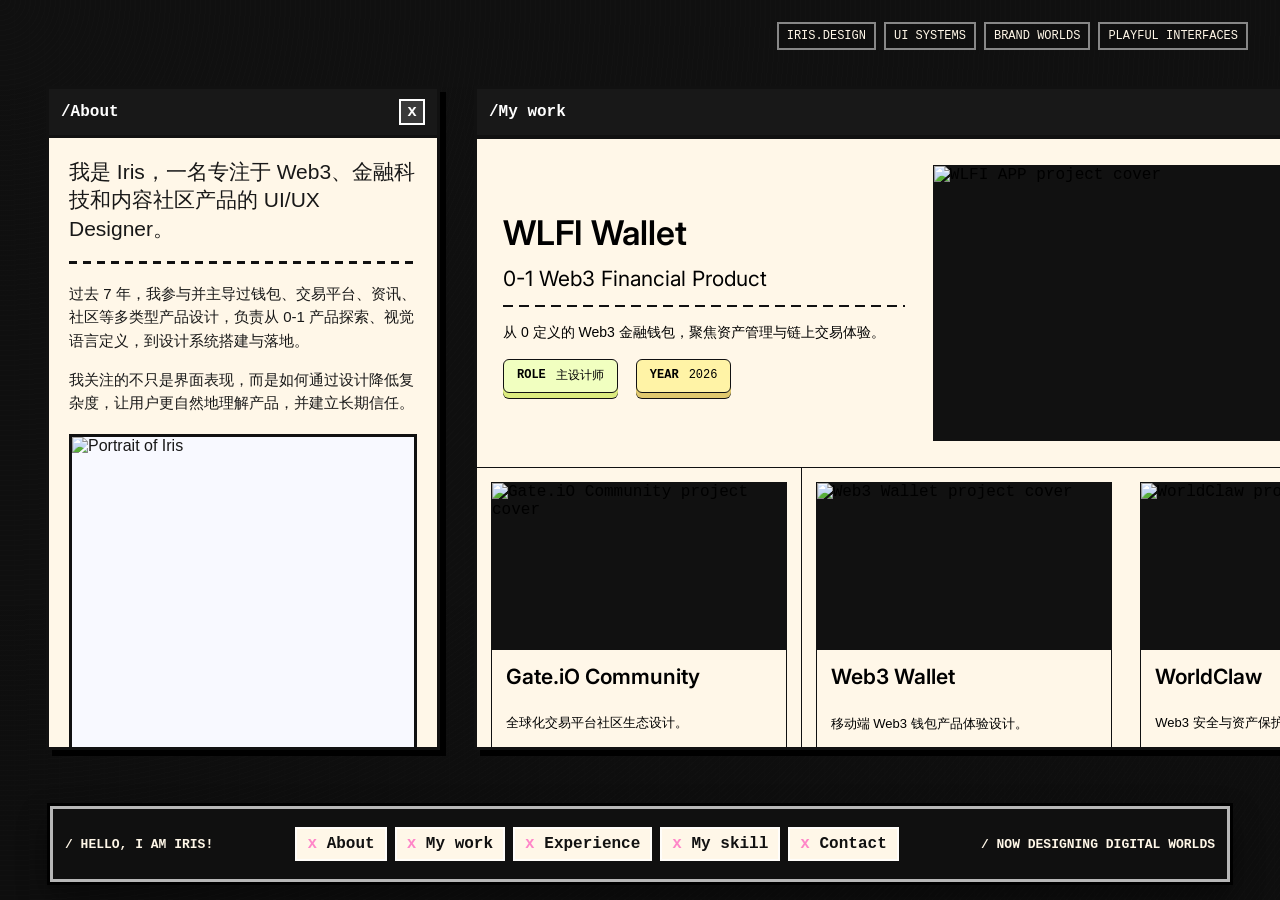
==== public/portfolio.html @ 8def4640 "Prepare Iris portfolio for Sites deployment" ====
<!DOCTYPE html>
<html lang="en">
  <head>
    <meta charset="UTF-8" />
    <meta name="viewport" content="width=device-width, initial-scale=1.0" />
    <title>Iris - Designer Portfolio</title>
    <meta
      name="description"
      content="Iris is a multidisciplinary designer creating product interfaces, brand systems, and digital stories with playful precision."
    />
    <link rel="preconnect" href="https://fonts.googleapis.com" />
    <link rel="preconnect" href="https://fonts.gstatic.com" crossorigin />
    <link href="https://fonts.googleapis.com/css2?family=Inter:wght@400;500;600;700;800&display=swap" rel="stylesheet" />
    <link rel="stylesheet" href="./styles.css" />
  </head>
  <body>
    <div class="boot-screen" aria-hidden="true">
      <div class="boot-grid">
        <span></span><span></span><span></span><span></span><span></span>
        <span></span><span></span><span></span><span></span><span></span>
        <span></span><span></span><span></span><span></span><span></span>
        <span></span><span></span><span></span><span></span><span></span>
        <span></span><span></span><span></span><span></span><span></span>
      </div>
    </div>

    <main class="desktop" id="desktop">
      <canvas class="cursor-trail" id="cursorTrail" aria-hidden="true"></canvas>
      <div class="noise"></div>
      <div class="ticker" aria-hidden="true">
        <span>IRIS.DESIGN</span>
        <span>UI SYSTEMS</span>
        <span>BRAND WORLDS</span>
        <span>PLAYFUL INTERFACES</span>
      </div>

      <section class="workspace" id="workspace" aria-label="Iris portfolio cards">
        <article class="window about" data-card="about">
          <header class="window-bar">
            <span>/About</span>
            <button class="close" aria-label="Close about" data-close="about">x</button>
          </header>
          <div class="window-body">
            <p class="quote">我是 Iris，一名专注于 Web3、金融科技和内容社区产品的 UI/UX Designer。</p>
            <div class="rule"></div>
            <p>
              过去 7 年，我参与并主导过钱包、交易平台、资讯、社区等多类型产品设计，负责从 0-1 产品探索、视觉语言定义，到设计系统搭建与落地。
            </p>
            <p>
              我关注的不只是界面表现，而是如何通过设计降低复杂度，让用户更自然地理解产品，并建立长期信任。
            </p>
            <div class="portrait">
              <img src="./assets/iris-photo.png" alt="Portrait of Iris" />
            </div>
            <div class="rule"></div>
            <div class="about-notes" aria-label="Iris design focus">
              <span>7 年产品设计经验</span>
              <span>资讯 / 社区 / 金融 / Web3</span>
              <span>APP / Web 多端设计</span>
              <span>0-1 产品设计主导</span>
            </div>
          </div>
        </article>

        <article class="window contact" data-card="contact">
          <header class="window-bar">
            <span>/Contact</span>
            <button class="close" aria-label="Close contact" data-close="contact">x</button>
          </header>
          <div class="window-body">
            <p>
              我一直在寻找值得投入的项目。
            </p>
            <p>
              无论是产品设计、视觉系统，还是新的数字体验，如果你的想法足够有趣，欢迎来聊聊
            </p>
            <div class="mail-art">
              <img src="./assets/contact-art.png" alt="Contact illustration" />
            </div>
          </div>
          <div class="link-list">
            <a href="mailto:Iriszheng066@gmail.com" class="contact-row email">
              <span>EMAIL</span>
              <em>&gt;&gt; Iriszheng066@gmail.com</em>
            </a>
            <a href="#" class="contact-row linkedin">
              <span>WECHAT</span>
              <em>&gt;&gt; 15631591197</em>
            </a>
            <a href="./assets/iris-resume-2026.pdf" class="contact-row resume" target="_blank" rel="noopener">
              <span>RESUME</span>
              <em>&gt;&gt; See the detail</em>
            </a>
          </div>
        </article>

        <article class="window work" data-card="work">
          <header class="window-bar">
            <span>/My work</span>
            <button class="close" aria-label="Close work" data-close="work">x</button>
          </header>
          <div class="projects">
            <button class="project project-featured" data-project="WLFIAPP" data-case="wlfi-app">
              <span class="project-copy">
                <span class="project-title">WLFI Wallet</span>
                <span class="project-subtitle">0-1 Web3 Financial Product</span>
                <span class="project-rule"></span>
                <span class="project-desc">从 0 定义的 Web3 金融钱包，聚焦资产管理与链上交易体验。</span>
                <span class="project-meta">
                  <span><b>ROLE</b> 主设计师</span>
                  <span><b>YEAR</b> 2026</span>
                </span>
              </span>
              <span class="thumb project-image featured-thumb"><img src="./assets/projects/wlfi-case/cover.jpg" alt="WLFI APP project cover" /></span>
            </button>
            <button class="project project-compact" data-project="Gate.iO Community" data-case="gate-community">
              <span class="thumb project-image"><img src="./assets/projects/gate-community-case/cover.jpg" alt="Gate.iO Community project cover" /></span>
              <span class="project-card-copy">
                <strong>Gate.iO Community</strong>
                <small>全球化交易平台社区生态设计。</small>
                <em>VIEW CASE -></em>
              </span>
            </button>
            <button class="project project-compact" data-project="Web3 Wallet" data-case="web3-wallet">
              <span class="thumb project-image"><img src="./assets/projects/web3-wallet/page-01.png" alt="Web3 Wallet project cover" /></span>
              <span class="project-card-copy">
                <strong>Web3 Wallet</strong>
                <small>移动端 Web3 钱包产品体验设计。</small>
                <em>VIEW CASE -></em>
              </span>
            </button>
            <button class="project project-compact" data-project="WorldClaw" data-case="worldclaw">
              <span class="thumb project-image"><img src="./assets/projects/worldclaw/page-1.png" alt="WorldClaw project cover" /></span>
              <span class="project-card-copy">
                <strong>WorldClaw</strong>
                <small>Web3 安全与资产保护平台品牌与产品设计。</small>
                <em>VIEW CASE -></em>
              </span>
            </button>
            <button class="project project-compact" data-project="NewsBreak" data-case="newsbreak">
              <span class="thumb project-image"><img src="./assets/projects/newsbreak-case/cover.png" alt="NewsBreak project cover" /></span>
              <span class="project-card-copy">
                <strong>NewsBreak</strong>
                <small>北美本地新闻社区产品。</small>
                <em>VIEW CASE -></em>
              </span>
            </button>
          </div>
        </article>

        <article class="window experience" data-card="experience">
          <header class="window-bar">
            <span>/Experience</span>
            <button class="close" aria-label="Close experience" data-close="experience">x</button>
          </header>
          <div class="window-body">
            <div class="timeline-item">
              <span>&gt;&gt; 2024年4月 - 2026年4月</span>
              <strong>资深 UI/UX 设计师 @ Tomo(Web3)</strong>
              <p>负责 0-1 金融产品 WLFI APP 的产品页面设计，主导视觉语言定义与核心页面 UI 设计。</p>
              <p>负责 AB、Tomo 钱包产品的 0-1 设计，覆盖首页、资产、交易、社区等核心模块，推动设计方案落地。</p>
            </div>
            <div class="timeline-item">
              <span>&gt;&gt; 2022年7月 - 2024年4月</span>
              <strong>高级 UI 设计师 @ Gate.io</strong>
              <p>交易所社区业务线 UI Owner，负责 App / Web 端的视觉输出与体验迭代。</p>
              <p>负责直播、社区动态、社群聊天室、学院等模块设计，提升内容浏览、互动参与和转化体验。</p>
            </div>
            <div class="timeline-item">
              <span>&gt;&gt; 2019年7月 - 2022年7月</span>
              <strong>UI/UX 设计师 @ NewsBreak</strong>
              <p>负责 APP / Web 双端的北美本地新闻资讯产品界面设计。</p>
            </div>
            <div class="timeline-item">
              <span>&gt;&gt; 2017年 - 2019年</span>
              <strong>设计实习生 @ 腾讯 Tencent &amp; Cisco</strong>
              <p>在腾讯参与腾讯视频网站的 UI 设计，以及负责内部 B 端数据系统的网站设计。</p>
              <p>在 Cisco 参与 Webex 视频会议相关设计，积累跨团队协作、产品理解和设计落地经验。</p>
            </div>
          </div>
        </article>

        <article class="window skills" data-card="skills">
          <header class="window-bar">
            <span>/My skill</span>
            <button class="close" aria-label="Close skills" data-close="skills">x</button>
          </header>
          <div class="window-body chips">
            <span>Product Strategy</span>
            <span>Design Systems</span>
            <span>UX Research</span>
            <span>Art Direction</span>
            <span>Webflow</span>
            <span>Figma</span>
            <span>Interaction Design</span>
            <span>Brand Identity</span>
            <span>Prototyping</span>
            <span>Creative Coding</span>
          </div>
        </article>

      </section>

      <nav class="dock" aria-label="Portfolio navigation">
        <span class="dock-label">/ HELLO, I AM IRIS!</span>
        <div class="dock-menu">
          <button class="dock-btn is-open" data-toggle="about">About</button>
          <button class="dock-btn is-open" data-toggle="work">My work</button>
          <button class="dock-btn is-open" data-toggle="experience">Experience</button>
          <button class="dock-btn is-open" data-toggle="skills">My skill</button>
          <button class="dock-btn is-open" data-toggle="contact">Contact</button>
        </div>
        <span class="dock-label">/ NOW DESIGNING DIGITAL WORLDS</span>
      </nav>

      <dialog id="projectDialog" class="project-dialog">
        <button class="close dialog-close" aria-label="Close project">x</button>
        <p class="section-title">&gt;&gt; CASE NOTE</p>
        <h2 id="dialogTitle">Project</h2>
        <div id="dialogContent" class="dialog-content">
          <p>
            A focused Iris case study placeholder. Replace this with project goals, scope, role,
            outcomes, and screenshots when the final designer information is ready.
          </p>
        </div>
      </dialog>
    </main>

    <script src="./script.js"></script>
  </body>
</html>
---- public/styles.css ----
:root {
  --black: #111111;
  --ink: #181818;
  --paper: #f3eadf;
  --cream: #fff7e8;
  --white: #ffffff;
  --line: #111111;
  --green: #a9ff76;
  --pink: #ff86c8;
  --yellow: #ffe36d;
  --blue: #8cc8ff;
  --red: #ff6b57;
  --shadow: 6px 6px 0 #000000;
}

* {
  box-sizing: border-box;
}

html {
  height: 100%;
  background: var(--black);
}

body {
  min-height: 100%;
  margin: 0;
  overflow: hidden;
  color: var(--ink);
  background:
    linear-gradient(rgba(0, 0, 0, 0.08), rgba(0, 0, 0, 0.18)),
    url("./assets/desktop-bg.png") center / cover fixed no-repeat,
    #111111;
  font-family: "Courier New", Courier, monospace;
}

button,
a {
  font: inherit;
}

button {
  cursor: pointer;
}

.boot-screen {
  position: fixed;
  inset: 0;
  z-index: 50;
  display: grid;
  place-items: center;
  background: #111111;
  animation: bootOut 1.15s ease 0.65s forwards;
}

.boot-grid {
  display: grid;
  grid-template-columns: repeat(5, 10px);
  gap: 13px;
}

.boot-grid span {
  width: 8px;
  height: 8px;
  background: var(--cream);
  animation: blink 0.7s steps(2, end) infinite;
}

.boot-grid span:nth-child(2n) {
  animation-delay: 0.1s;
}

.boot-grid span:nth-child(3n) {
  animation-delay: 0.22s;
}

.desktop {
  position: relative;
  min-height: 100vh;
  padding: 46px 0 116px;
}

.noise {
  position: fixed;
  inset: 0;
  z-index: 0;
  pointer-events: none;
  opacity: 0.08;
  background-image:
    repeating-radial-gradient(circle at 0 0, #fff 0 1px, transparent 1px 5px),
    repeating-linear-gradient(90deg, transparent 0 14px, rgba(255, 255, 255, 0.25) 15px);
  mix-blend-mode: overlay;
}

.cursor-trail {
  position: fixed;
  inset: 0;
  z-index: 20;
  width: 100vw;
  height: 100vh;
  pointer-events: none;
  image-rendering: pixelated;
}

.ticker {
  position: fixed;
  right: 32px;
  top: 22px;
  z-index: 2;
  display: flex;
  gap: 8px;
  color: var(--cream);
  font-size: 12px;
  letter-spacing: 0;
}

.ticker span {
  border: 2px solid rgba(255, 255, 255, 0.5);
  padding: 5px 8px;
  background: rgba(17, 17, 17, 0.7);
}

.workspace {
  position: relative;
  z-index: 1;
  display: flex;
  align-items: flex-start;
  gap: 34px;
  height: calc(100vh - 162px);
  min-height: 520px;
  overflow-x: auto;
  overflow-y: hidden;
  padding: 40px 46px 34px;
  scroll-behavior: smooth;
  user-select: none;
  scrollbar-width: none;
}

.workspace::-webkit-scrollbar {
  display: none;
}

.window {
  flex: 0 0 394px;
  max-height: 100%;
  overflow: auto;
  border: 3px solid var(--line);
  background: var(--cream);
  box-shadow: var(--shadow);
  transform: translateY(0) scale(1);
  transition: transform 0.22s ease, opacity 0.22s ease;
  animation: cardIn 0.52s cubic-bezier(0.2, 0.9, 0.2, 1) backwards;
}

.window:nth-child(2) {
  animation-delay: 0.08s;
}

.window:nth-child(3) {
  animation-delay: 0.16s;
}

.window:nth-child(4) {
  animation-delay: 0.24s;
}

.window:nth-child(5) {
  animation-delay: 0.32s;
}

.window:nth-child(6) {
  animation-delay: 0.4s;
}

.window.is-hidden {
  display: none;
}

.window.about {
  order: 1;
}

.window.contact {
  order: 5;
}

.window.work {
  order: 2;
  flex-basis: 980px;
}

.window.experience {
  order: 3;
}

.window.skills {
  order: 4;
}

.window:hover {
  transform: translateY(-3px);
}

.window-bar {
  position: sticky;
  top: 0;
  z-index: 2;
  display: flex;
  align-items: center;
  justify-content: space-between;
  gap: 16px;
  padding: 10px 12px;
  border-bottom: 3px solid var(--line);
  color: var(--white);
  background: var(--ink);
  font-weight: 700;
}

.close {
  display: grid;
  width: 26px;
  height: 26px;
  place-items: center;
  border: 2px solid var(--white);
  color: var(--white);
  background: #3a3a3a;
  line-height: 1;
}

.window-body {
  padding: 20px;
}

.window p {
  margin: 0 0 16px;
  font-size: 15px;
  line-height: 1.55;
}

.about .window-body {
  font-family: "PingFang SC", "Microsoft YaHei", "Noto Sans SC", sans-serif;
}

.about .window p {
  line-height: 1.72;
}

.about-notes {
  display: flex;
  flex-wrap: wrap;
  gap: 8px;
  margin: 0 0 16px;
}

.about-notes span {
  padding: 7px 13px 8px;
  border: 1px solid var(--line);
  border-radius: 6px;
  background: #ffd9ec;
  box-shadow: 0 5px 0 #ef95c1, 0 6px 0 var(--line);
  font-size: 12px;
  font-weight: 700;
  line-height: 1.3;
}

.about-notes span:nth-child(2) {
  background: #eadcff;
  box-shadow: 0 5px 0 #c7a9ef, 0 6px 0 var(--line);
}

.about-notes span:nth-child(3) {
  background: #f1ffc0;
  box-shadow: 0 5px 0 #dceb7f, 0 6px 0 var(--line);
}

.about-notes span:nth-child(4) {
  background: #fff3a6;
  box-shadow: 0 5px 0 #e0c86e, 0 6px 0 var(--line);
}

.window strong {
  background: var(--yellow);
  padding: 0 3px;
}

.lead {
  font-size: 16px;
}

.quote {
  font-size: 21px !important;
  line-height: 1.35 !important;
}

.rule {
  height: 3px;
  margin: 18px 0;
  background: repeating-linear-gradient(90deg, var(--line) 0 8px, transparent 8px 14px);
}

.demo-box {
  position: relative;
  height: 220px;
  margin: 18px 0;
  overflow: hidden;
  border: 3px solid var(--line);
  background:
    linear-gradient(135deg, rgba(255, 227, 109, 0.95), rgba(255, 134, 200, 0.9)),
    var(--paper);
}

.demo-box::before {
  content: "";
  position: absolute;
  inset: 18px;
  background-image:
    linear-gradient(var(--line) 2px, transparent 2px),
    linear-gradient(90deg, var(--line) 2px, transparent 2px);
  background-size: 24px 24px;
  opacity: 0.18;
}

.mini-window {
  position: absolute;
  border: 3px solid var(--line);
  background: var(--cream);
  box-shadow: 5px 5px 0 #000;
}

.mini-window::before {
  content: "";
  display: block;
  height: 22px;
  border-bottom: 3px solid var(--line);
  background: var(--blue);
}

.mini-window.one {
  left: 40px;
  top: 46px;
  width: 130px;
  height: 88px;
}

.mini-window.two {
  right: 40px;
  bottom: 42px;
  width: 150px;
  height: 104px;
}

.cursor {
  position: absolute;
  left: 184px;
  top: 96px;
  width: 0;
  height: 0;
  border-left: 18px solid var(--line);
  border-top: 13px solid transparent;
  border-bottom: 13px solid transparent;
  filter: drop-shadow(4px 4px 0 #fff);
  animation: cursorMove 2.8s ease-in-out infinite;
}

.steps {
  margin: 0;
  padding: 0 0 0 18px;
}

.steps li {
  margin: 10px 0;
  font-size: 14px;
  line-height: 1.45;
}

.actions,
.pager {
  display: flex;
  align-items: center;
  gap: 12px;
  justify-content: space-between;
  border-top: 3px solid var(--line);
  padding: 14px;
}

.retro-btn {
  position: relative;
  min-height: 38px;
  border: 3px solid var(--line);
  color: var(--line);
  background: var(--white);
  box-shadow: 4px 4px 0 #000;
  font-weight: 700;
}

.retro-btn:active {
  transform: translate(3px, 3px);
  box-shadow: 1px 1px 0 #000;
}

.retro-btn.pink {
  background: var(--pink);
}

.retro-btn.muted {
  background: #d8d8d8;
}

.portrait {
  width: 100%;
  aspect-ratio: 1 / 1;
  margin: 20px 0 0;
  overflow: hidden;
  border: 3px solid var(--line);
  background: #f8f9ff;
}

.portrait img {
  display: block;
  width: 100%;
  height: 100%;
  object-fit: cover;
}

.mail-art {
  display: block;
  position: relative;
  overflow: hidden;
  margin: 18px 0 4px;
}

.mail-art img {
  display: block;
  width: 100%;
  aspect-ratio: 16 / 9;
  object-fit: cover;
}

.link-list {
  border-top: 3px solid var(--line);
}

.contact-row {
  display: grid;
  grid-template-columns: 116px 1fr;
  gap: 10px;
  align-items: center;
  min-height: 62px;
  padding: 12px 16px;
  border-bottom: 3px solid var(--line);
  color: var(--line);
  font-family: "Inter", Arial, sans-serif;
  text-decoration: none;
}

.contact-row span {
  display: grid;
  min-height: 36px;
  place-items: center;
  padding: 0 13px;
  border: 1px solid var(--line);
  border-radius: 6px;
  box-shadow: 0 5px 0 #dceb7f, 0 6px 0 var(--line);
  font-size: 11px;
  font-weight: 700;
  background: var(--white);
}

.contact-row em {
  font-style: normal;
  font-size: 14px;
  font-weight: 500;
}

.contact-row.email span {
  background: #fff3a6;
  box-shadow: 0 5px 0 #e0c86e, 0 6px 0 var(--line);
}

.contact-row.linkedin span {
  background: #dff2ff;
  box-shadow: 0 5px 0 #a9d4ed, 0 6px 0 var(--line);
}

.contact-row.resume span {
  background: #ffd9ec;
  box-shadow: 0 5px 0 #ef95c1, 0 6px 0 var(--line);
}

.projects {
  display: grid;
  grid-template-columns: repeat(3, minmax(0, 1fr));
  gap: 0;
  border-top: 1px solid var(--line);
}

.project {
  display: flex;
  min-height: 0;
  flex-direction: column;
  gap: 12px;
  padding: 16px;
  border: 0;
  border-right: 1px solid var(--line);
  border-bottom: 1px solid var(--line);
  background: var(--cream);
  text-align: left;
}

.project:nth-child(3n + 1) {
  border-left: 0;
}

.project:nth-child(3n) {
  border-right: 0;
}

.project-featured {
  display: grid;
  grid-column: 1 / -1;
  grid-template-columns: minmax(330px, 0.9fr) minmax(430px, 1.1fr);
  gap: 28px;
  align-items: center;
  padding: 26px;
}

.project-copy,
.project-card-copy,
.project-meta,
.project-tags {
  display: flex;
}

.project-copy {
  min-width: 0;
  flex-direction: column;
  align-items: flex-start;
  gap: 14px;
}

.project-title,
.project-subtitle {
  display: block;
  font-family: "Inter", Arial, sans-serif;
  line-height: 1.16;
}

.project-title {
  font-size: 34px;
  font-weight: 600;
}

.project-subtitle {
  font-size: 21px;
  font-weight: 400;
}

.project-rule {
  width: 100%;
  height: 2px;
  background: repeating-linear-gradient(90deg, var(--line) 0 10px, transparent 10px 16px);
}

.project-desc {
  font-family: "PingFang SC", "Microsoft YaHei", "Noto Sans SC", sans-serif;
  font-size: 14px;
  line-height: 1.7;
}

.project-meta {
  flex-wrap: wrap;
  gap: 18px;
  font-size: 12px;
}

.project-meta span {
  display: inline-flex;
  gap: 10px;
  align-items: center;
  padding: 7px 13px 8px;
  border: 1px solid var(--line);
  border-radius: 6px;
  background: #f1ffc0;
  box-shadow: 0 5px 0 #dceb7f, 0 6px 0 var(--line);
}

.project-meta span:nth-child(2) {
  background: #fff3a6;
  box-shadow: 0 5px 0 #e0c86e, 0 6px 0 var(--line);
}

.project-meta b {
  font-weight: 700;
}

.project-tags {
  flex-wrap: wrap;
  gap: 12px;
  margin-top: 2px;
}

.project-tags em {
  display: inline-flex;
  padding: 9px 12px;
  border: 2px solid var(--line);
  background: var(--green);
  box-shadow: 4px 4px 0 #000;
  font-size: 12px;
  font-style: normal;
  font-weight: 700;
}

.project-tags em:nth-child(2) {
  background: var(--pink);
}

.project-tags em:nth-child(3) {
  background: var(--green);
}

.featured-thumb {
  align-self: stretch;
}

.project-compact {
  display: grid;
  grid-template-rows: auto 1fr;
  gap: 0;
  padding: 14px;
}

.project-compact .thumb {
  border-bottom: 0;
}

.project-card-copy {
  min-height: 138px;
  flex-direction: column;
  justify-content: space-between;
  gap: 10px;
  padding: 14px;
  border: 1px solid var(--line);
  background: var(--cream);
}

.project .project-card-copy strong {
  min-height: 0;
  padding: 0;
  border: 0;
  background: transparent;
  font-family: "Inter", Arial, sans-serif;
  font-size: 21px;
  font-weight: 600;
  line-height: 1.2;
}

.project-card-copy small {
  font-family: "PingFang SC", "Microsoft YaHei", "Noto Sans SC", sans-serif;
  font-size: 13px;
  line-height: 1.5;
}

.project-card-copy em {
  display: block;
  padding: 0;
  border: 0;
  font-size: 12px;
  font-style: normal;
  font-weight: 700;
  text-align: left;
}

.project:hover .thumb i {
  transform: translate(-50%, -50%) rotate(8deg) scale(1.05);
}

.thumb {
  position: relative;
  flex: 0 0 auto;
  width: 100%;
  aspect-ratio: 16 / 9;
  overflow: hidden;
  border: 1px solid var(--line);
  background: var(--green);
}

.thumb::before {
  content: "";
  position: absolute;
  inset: 12px;
  background:
    linear-gradient(90deg, rgba(255, 255, 255, 0.5) 2px, transparent 2px),
    linear-gradient(rgba(255, 255, 255, 0.5) 2px, transparent 2px);
  background-size: 18px 18px;
}

.thumb i {
  position: absolute;
  left: 50%;
  top: 50%;
  width: 86px;
  height: 86px;
  border: 3px solid var(--line);
  background: var(--cream);
  transform: translate(-50%, -50%);
  transition: transform 0.22s ease;
}

.thumb i::before,
.thumb i::after {
  content: "";
  position: absolute;
  background: var(--line);
}

.thumb i::before {
  left: 18px;
  top: 22px;
  width: 50px;
  height: 8px;
}

.thumb i::after {
  left: 18px;
  top: 42px;
  width: 34px;
  height: 8px;
}

.thumb.pink {
  background: var(--pink);
}

.thumb.yellow {
  background: var(--yellow);
}

.thumb.blue {
  background: var(--blue);
}

.thumb.project-image {
  background: #111111;
}

.thumb.project-image::before {
  display: none;
}

.thumb.project-image img {
  display: block;
  width: 100%;
  height: 100%;
  object-fit: cover;
  object-position: center;
  transition: transform 0.22s ease;
}

.project:hover .thumb.project-image img {
  transform: scale(1.04);
}

.project strong {
  display: block;
  min-height: 42px;
  padding: 8px;
  border: 1px solid var(--line);
  background: var(--white);
  font-size: 13px;
}

.pager span {
  white-space: nowrap;
  font-weight: 700;
  font-size: 13px;
}

.timeline-item {
  padding: 0 0 18px;
  margin: 0 0 18px;
  border-bottom: 2px solid var(--line);
}

.timeline-item:last-child {
  margin-bottom: 0;
  border-bottom: 0;
}

.timeline-item span,
.section-title {
  display: block;
  margin-bottom: 8px;
  color: #6d1670;
  font-weight: 700;
}

.timeline-item strong {
  display: inline-block;
  margin-bottom: 8px;
}

.experience .window-body {
  font-family: "PingFang SC", "Microsoft YaHei", "Noto Sans SC", sans-serif;
}

.experience .timeline-item span {
  font-family: "Courier New", Courier, monospace;
  font-size: 13px;
}

.experience .timeline-item strong {
  display: inline-block;
  position: relative;
  border: 1px solid var(--line);
  border-radius: 6px;
  background: #f1ffc0;
  padding: 6px 13px 7px;
  font-size: 13px;
  line-height: 1.25;
  color: #060606;
  box-shadow: 0 5px 0 #dceb7f, 0 6px 0 var(--line);
  margin-bottom: 15px;
}

.experience .timeline-item p {
  margin-bottom: 8px;
  font-size: 14px;
  line-height: 1.72;
}

.chips {
  display: flex;
  flex-wrap: wrap;
  gap: 10px;
}

.chips span {
  padding: 7px 13px 8px;
  border: 1px solid var(--line);
  border-radius: 6px;
  background: #f1ffc0;
  box-shadow: 0 5px 0 #dceb7f, 0 6px 0 var(--line);
  font-family: "Inter", Arial, sans-serif;
  font-size: 13px;
  font-weight: 700;
}

.chips span:nth-child(3n + 1) {
  background: #f1ffc0;
  box-shadow: 0 5px 0 #dceb7f, 0 6px 0 var(--line);
}

.chips span:nth-child(3n + 2) {
  background: #ffd9ec;
  box-shadow: 0 5px 0 #ef95c1, 0 6px 0 var(--line);
}

.chips span:nth-child(3n) {
  background: #fff3a6;
  box-shadow: 0 5px 0 #e0c86e, 0 6px 0 var(--line);
}

.chips span:nth-child(4n) {
  background: #dff2ff;
  box-shadow: 0 5px 0 #a9d4ed, 0 6px 0 var(--line);
}

.text-link {
  display: block;
  width: 100%;
  margin: 10px 0;
  padding: 0;
  border: 0;
  color: var(--line);
  background: transparent;
  text-align: left;
  text-decoration: underline;
  text-decoration-thickness: 2px;
  font-weight: 700;
}

.dock {
  position: fixed;
  left: 50%;
  bottom: 18px;
  z-index: 10;
  display: grid;
  grid-template-columns: auto minmax(280px, 1fr) auto;
  align-items: center;
  width: min(1180px, calc(100vw - 28px));
  min-height: 76px;
  gap: 12px;
  padding: 12px;
  border: 3px solid rgba(255, 255, 255, 0.7);
  background: rgba(17, 17, 17, 0.9);
  box-shadow: 0 0 0 3px #000, 0 14px 32px rgba(0, 0, 0, 0.45);
  color: var(--cream);
  transform: translateX(-50%);
}

.dock-label {
  white-space: nowrap;
  font-size: 13px;
  font-weight: 700;
}

.dock-menu {
  display: flex;
  flex-wrap: wrap;
  justify-content: center;
  gap: 8px;
}

.dock-btn {
  min-height: 34px;
  padding: 5px 10px;
  border: 2px solid rgba(255, 255, 255, 0.8);
  color: var(--cream);
  background: #262626;
  font-weight: 700;
}

.dock-btn.is-open::before {
  content: "x ";
  color: var(--pink);
}

.dock-btn:hover,
.dock-btn.is-open {
  background: var(--cream);
  color: var(--line);
}

.project-dialog {
  width: min(1120px, calc(100vw - 44px));
  max-height: calc(100vh - 52px);
  overflow: auto;
  border: 3px solid var(--line);
  background: var(--cream);
  box-shadow: var(--shadow);
  color: var(--line);
}

.project-dialog::backdrop {
  background: rgba(0, 0, 0, 0.68);
}

.project-dialog h2 {
  margin: 0 0 12px;
  font-size: 22px;
}

.dialog-content {
  clear: both;
}

.case-page {
  margin: 0 0 16px;
  border: 3px solid var(--line);
  background: #111111;
  box-shadow: 5px 5px 0 #000;
}

.case-page img {
  display: block;
  width: 100%;
  height: auto;
}

.dialog-close {
  float: right;
  border-color: var(--line);
  color: var(--line);
  background: var(--pink);
}

@keyframes bootOut {
  to {
    opacity: 0;
    visibility: hidden;
  }
}

@keyframes blink {
  50% {
    opacity: 0.25;
    transform: scale(0.6);
  }
}

@keyframes cardIn {
  from {
    opacity: 0;
    transform: translateY(22px) scale(0.96);
  }
}

@keyframes cursorMove {
  50% {
    transform: translate(42px, 34px);
  }
}

@media (max-width: 900px) {
  body {
    overflow: auto;
  }

  .desktop {
    padding: 22px 0 190px;
  }

  .ticker {
    position: static;
    flex-wrap: wrap;
    padding: 14px;
  }

  .workspace {
    height: auto;
    min-height: 0;
    flex-direction: column;
    overflow: visible;
    padding: 14px;
  }

  .window {
    width: 100%;
    flex-basis: auto;
  }

  .projects {
    grid-template-columns: 1fr;
  }

  .project,
  .project:nth-child(2n) {
    border-right: 0;
  }

  .dock {
    grid-template-columns: 1fr;
    width: calc(100vw - 18px);
    bottom: 9px;
  }

  .dock-label {
    text-align: center;
  }
}

@media (max-width: 520px) {
  .window-body {
    padding: 16px;
  }

  .window p {
    font-size: 14px;
  }

  .actions,
  .pager {
    flex-direction: column;
    align-items: stretch;
  }

  .retro-btn {
    width: 100%;
  }

  .contact-row {
    grid-template-columns: 1fr;
  }

  .dock-btn {
    flex: 1 1 calc(50% - 8px);
  }
}
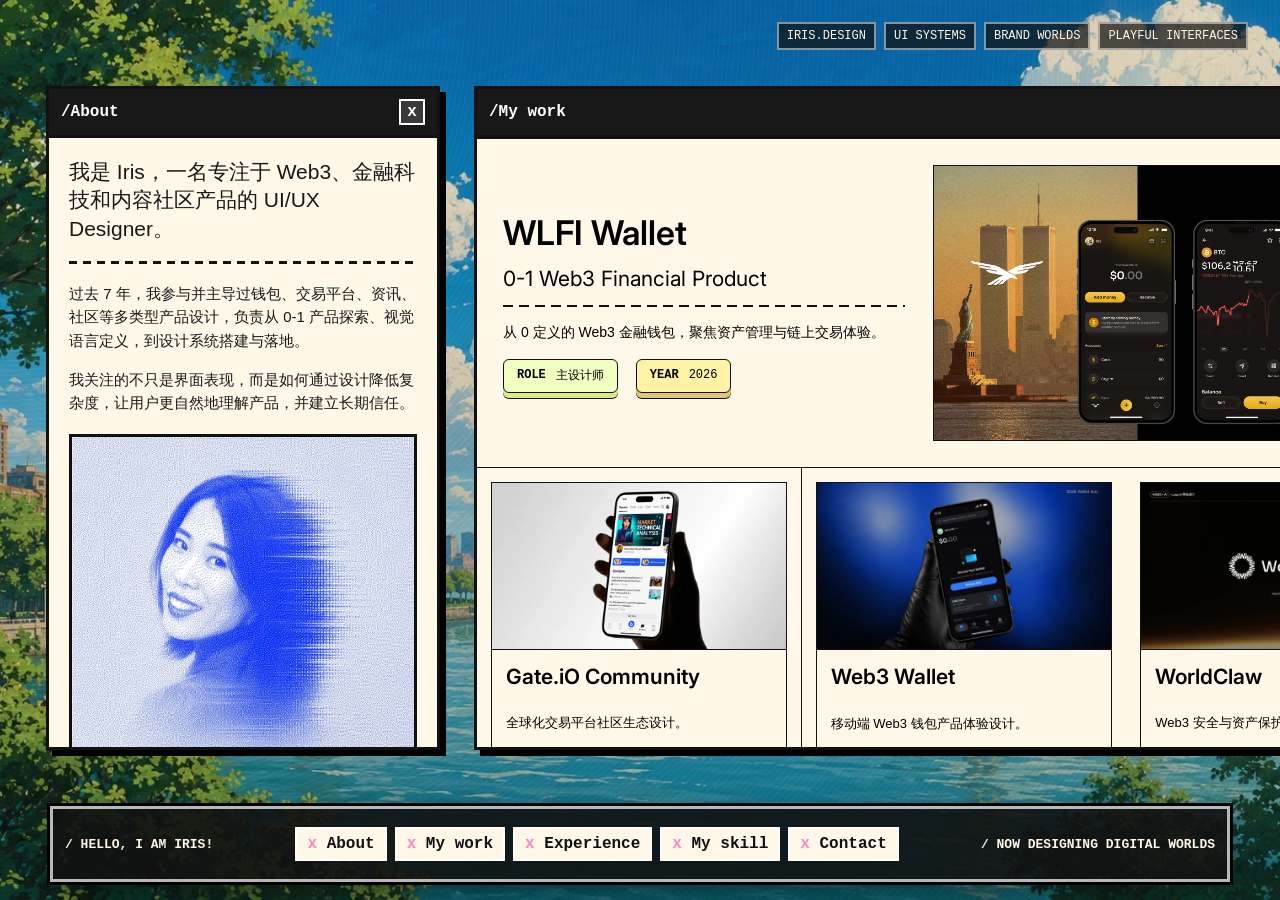
==== commit b43e176a: "Optimize portfolio assets for deployment" ====
--- a/public/portfolio.html
+++ b/public/portfolio.html
@@ -50,7 +50,7 @@
               我关注的不只是界面表现，而是如何通过设计降低复杂度，让用户更自然地理解产品，并建立长期信任。
             </p>
             <div class="portrait">
-              <img src="./assets/iris-photo.png" alt="Portrait of Iris" />
+              <img src="./assets/iris-photo.webp" alt="Portrait of Iris" />
             </div>
             <div class="rule"></div>
             <div class="about-notes" aria-label="Iris design focus">
@@ -75,7 +75,7 @@
               无论是产品设计、视觉系统，还是新的数字体验，如果你的想法足够有趣，欢迎来聊聊
             </p>
             <div class="mail-art">
-              <img src="./assets/contact-art.png" alt="Contact illustration" />
+              <img src="./assets/contact-art.webp" alt="Contact illustration" />
             </div>
           </div>
           <div class="link-list">
@@ -111,10 +111,10 @@
                   <span><b>YEAR</b> 2026</span>
                 </span>
               </span>
-              <span class="thumb project-image featured-thumb"><img src="./assets/projects/wlfi-case/cover.jpg" alt="WLFI APP project cover" /></span>
+              <span class="thumb project-image featured-thumb"><img src="./assets/projects/wlfi-case/cover.webp" alt="WLFI APP project cover" /></span>
             </button>
             <button class="project project-compact" data-project="Gate.iO Community" data-case="gate-community">
-              <span class="thumb project-image"><img src="./assets/projects/gate-community-case/cover.jpg" alt="Gate.iO Community project cover" /></span>
+              <span class="thumb project-image"><img src="./assets/projects/gate-community-case/cover.webp" alt="Gate.iO Community project cover" /></span>
               <span class="project-card-copy">
                 <strong>Gate.iO Community</strong>
                 <small>全球化交易平台社区生态设计。</small>
@@ -122,7 +122,7 @@
               </span>
             </button>
             <button class="project project-compact" data-project="Web3 Wallet" data-case="web3-wallet">
-              <span class="thumb project-image"><img src="./assets/projects/web3-wallet/page-01.png" alt="Web3 Wallet project cover" /></span>
+              <span class="thumb project-image"><img src="./assets/projects/web3-wallet/page-01.webp" alt="Web3 Wallet project cover" /></span>
               <span class="project-card-copy">
                 <strong>Web3 Wallet</strong>
                 <small>移动端 Web3 钱包产品体验设计。</small>
@@ -130,7 +130,7 @@
               </span>
             </button>
             <button class="project project-compact" data-project="WorldClaw" data-case="worldclaw">
-              <span class="thumb project-image"><img src="./assets/projects/worldclaw/page-1.png" alt="WorldClaw project cover" /></span>
+              <span class="thumb project-image"><img src="./assets/projects/worldclaw/page-1.webp" alt="WorldClaw project cover" /></span>
               <span class="project-card-copy">
                 <strong>WorldClaw</strong>
                 <small>Web3 安全与资产保护平台品牌与产品设计。</small>
@@ -138,7 +138,7 @@
               </span>
             </button>
             <button class="project project-compact" data-project="NewsBreak" data-case="newsbreak">
-              <span class="thumb project-image"><img src="./assets/projects/newsbreak-case/cover.png" alt="NewsBreak project cover" /></span>
+              <span class="thumb project-image"><img src="./assets/projects/newsbreak-case/cover.webp" alt="NewsBreak project cover" /></span>
               <span class="project-card-copy">
                 <strong>NewsBreak</strong>
                 <small>北美本地新闻社区产品。</small>
--- a/public/styles.css
+++ b/public/styles.css
@@ -29,7 +29,7 @@
   color: var(--ink);
   background:
     linear-gradient(rgba(0, 0, 0, 0.08), rgba(0, 0, 0, 0.18)),
-    url("./assets/desktop-bg.png") center / cover fixed no-repeat,
+    url("./assets/desktop-bg.webp") center / cover fixed no-repeat,
     #111111;
   font-family: "Courier New", Courier, monospace;
 }
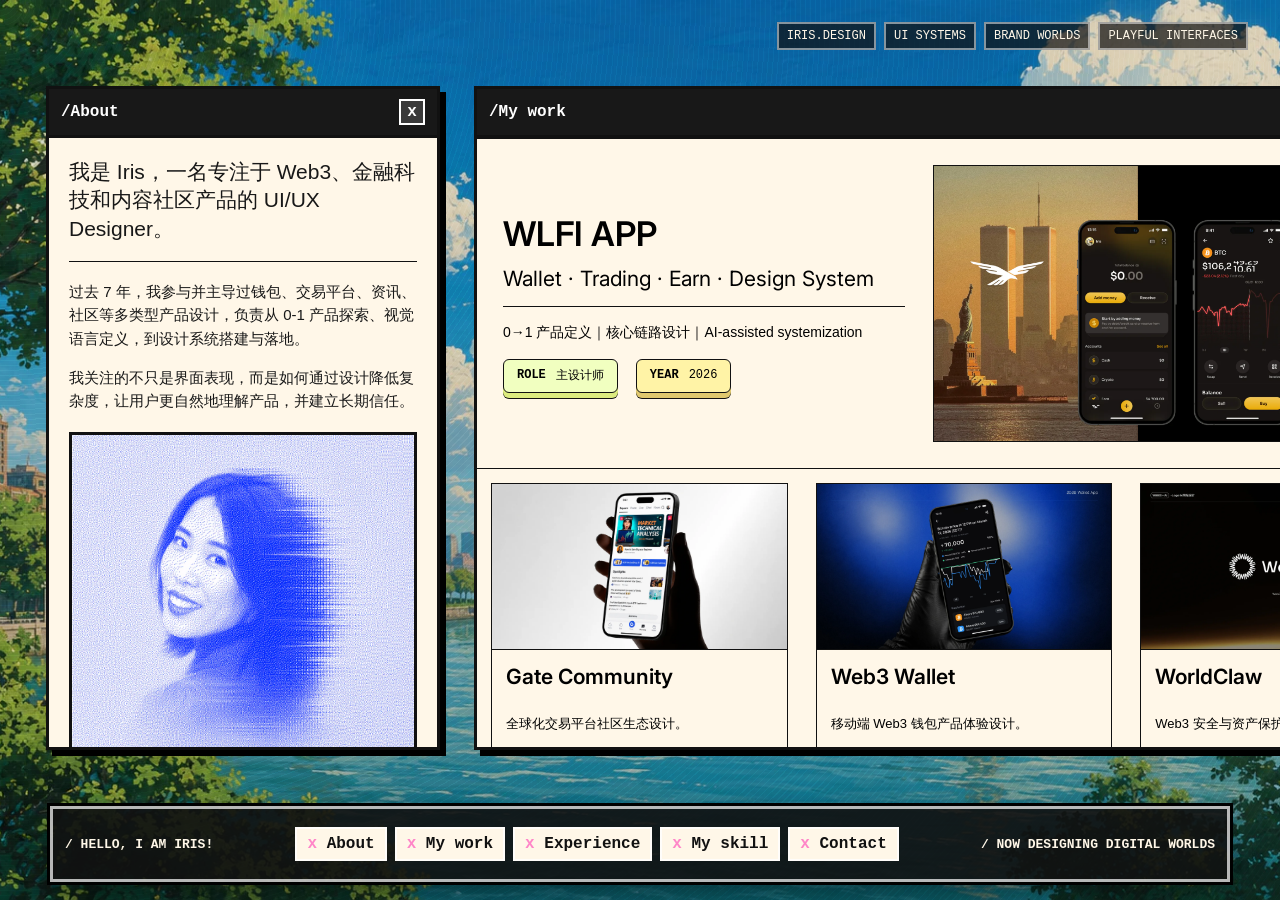
==== commit 46af8554: "Update portfolio projects and typography" ====
--- a/public/portfolio.html
+++ b/public/portfolio.html
@@ -11,6 +11,8 @@
     <link rel="preconnect" href="https://fonts.googleapis.com" />
     <link rel="preconnect" href="https://fonts.gstatic.com" crossorigin />
     <link href="https://fonts.googleapis.com/css2?family=Inter:wght@400;500;600;700;800&display=swap" rel="stylesheet" />
+    <link rel="preconnect" href="https://api.fontshare.com" />
+    <link href="https://api.fontshare.com/v2/css?f[]=switzer@400,500,600,700,800&display=swap" rel="stylesheet" />
     <link rel="stylesheet" href="./styles.css" />
   </head>
   <body>
@@ -102,10 +104,10 @@
           <div class="projects">
             <button class="project project-featured" data-project="WLFIAPP" data-case="wlfi-app">
               <span class="project-copy">
-                <span class="project-title">WLFI Wallet</span>
-                <span class="project-subtitle">0-1 Web3 Financial Product</span>
+                <span class="project-title">WLFI APP</span>
+                <span class="project-subtitle">Wallet · Trading · Earn · Design System</span>
                 <span class="project-rule"></span>
-                <span class="project-desc">从 0 定义的 Web3 金融钱包，聚焦资产管理与链上交易体验。</span>
+                <span class="project-desc">0→1 产品定义｜核心链路设计｜AI-assisted systemization</span>
                 <span class="project-meta">
                   <span><b>ROLE</b> 主设计师</span>
                   <span><b>YEAR</b> 2026</span>
@@ -113,10 +115,10 @@
               </span>
               <span class="thumb project-image featured-thumb"><img src="./assets/projects/wlfi-case/cover.webp" alt="WLFI APP project cover" /></span>
             </button>
-            <button class="project project-compact" data-project="Gate.iO Community" data-case="gate-community">
-              <span class="thumb project-image"><img src="./assets/projects/gate-community-case/cover.webp" alt="Gate.iO Community project cover" /></span>
-              <span class="project-card-copy">
-                <strong>Gate.iO Community</strong>
+            <button class="project project-compact" data-project="Gate Community" data-case="gate-community">
+              <span class="thumb project-image"><img src="./assets/projects/gate-community-case/cover.webp" alt="Gate Community project cover" /></span>
+              <span class="project-card-copy">
+                <strong>Gate Community</strong>
                 <small>全球化交易平台社区生态设计。</small>
                 <em>VIEW CASE -></em>
               </span>
@@ -143,6 +145,22 @@
                 <strong>NewsBreak</strong>
                 <small>北美本地新闻社区产品。</small>
                 <em>VIEW CASE -></em>
+              </span>
+            </button>
+            <button class="project project-compact" data-project="Fourmeme" data-case="fourmeme">
+              <span class="thumb project-image"><img src="./assets/projects/fourmeme/cover.webp" alt="Fourmeme project cover" /></span>
+              <span class="project-card-copy">
+                <strong>Fourmeme</strong>
+                <small>Meme币发行平台网站视觉改版设计。</small>
+                <em>VIEW CASE -></em>
+              </span>
+            </button>
+            <button class="project project-compact" data-project="Visual Design" data-case="other-visual-design">
+              <span class="thumb project-image"><img src="./assets/projects/other-visual-design/page-01.webp" alt="Visual Design project cover" /></span>
+              <span class="project-card-copy">
+                <strong>Visual Design</strong>
+                <small>其他视觉设计</small>
+                <em>VIEW CASE -&gt;</em>
               </span>
             </button>
           </div>
--- a/public/styles.css
+++ b/public/styles.css
@@ -241,7 +241,10 @@
   font-family: "PingFang SC", "Microsoft YaHei", "Noto Sans SC", sans-serif;
 }
 
-.about .window p {
+.about .window p,
+.experience .timeline-item p,
+.contact .window-body p {
+  font-size: 14px;
   line-height: 1.72;
 }
 
@@ -293,9 +296,9 @@
 }
 
 .rule {
-  height: 3px;
+  height: 1px;
   margin: 18px 0;
-  background: repeating-linear-gradient(90deg, var(--line) 0 8px, transparent 8px 14px);
+  background: var(--line);
 }
 
 .demo-box {
@@ -437,7 +440,7 @@
 }
 
 .link-list {
-  border-top: 3px solid var(--line);
+  border-top: 1px solid var(--line);
 }
 
 .contact-row {
@@ -447,7 +450,7 @@
   align-items: center;
   min-height: 62px;
   padding: 12px 16px;
-  border-bottom: 3px solid var(--line);
+  border-bottom: 1px solid var(--line);
   color: var(--line);
   font-family: "Inter", Arial, sans-serif;
   text-decoration: none;
@@ -501,7 +504,7 @@
   gap: 12px;
   padding: 16px;
   border: 0;
-  border-right: 1px solid var(--line);
+  border-right: 0;
   border-bottom: 1px solid var(--line);
   background: var(--cream);
   text-align: left;
@@ -557,8 +560,8 @@
 
 .project-rule {
   width: 100%;
-  height: 2px;
-  background: repeating-linear-gradient(90deg, var(--line) 0 10px, transparent 10px 16px);
+  height: 1px;
+  background: var(--line);
 }
 
 .project-desc {
@@ -648,7 +651,7 @@
   padding: 0;
   border: 0;
   background: transparent;
-  font-family: "Inter", Arial, sans-serif;
+  font-family: "Switzer", "Inter", Arial, sans-serif;
   font-size: 21px;
   font-weight: 600;
   line-height: 1.2;
@@ -778,7 +781,7 @@
 .timeline-item {
   padding: 0 0 18px;
   margin: 0 0 18px;
-  border-bottom: 2px solid var(--line);
+  border-bottom: 1px solid var(--line);
 }
 
 .timeline-item:last-child {
@@ -967,6 +970,32 @@
   height: auto;
 }
 
+.case-demo-link {
+  display: flex;
+  align-items: center;
+  justify-content: space-between;
+  margin: 22px 0 8px;
+  padding: 18px 20px;
+  border: 2px solid var(--line);
+  background: var(--acid);
+  color: var(--line);
+  font-size: 18px;
+  font-weight: 800;
+  text-decoration: none;
+  box-shadow: 5px 5px 0 #000;
+}
+
+.case-demo-link::after {
+  content: "↗";
+  font-size: 22px;
+}
+
+.case-demo-link:hover,
+.case-demo-link:focus-visible {
+  transform: translate(2px, 2px);
+  box-shadow: 3px 3px 0 #000;
+}
+
 .dialog-close {
   float: right;
   border-color: var(--line);
@@ -1050,6 +1079,97 @@
 }
 
 @media (max-width: 520px) {
+  .window.work {
+    height: 100svh;
+    max-height: none;
+    overflow: hidden;
+  }
+
+  .window.work .window-bar {
+    height: 44px;
+  }
+
+  .window.work .projects {
+    display: flex;
+    height: calc(100svh - 44px);
+    flex-direction: column;
+    overflow-x: hidden;
+    overflow-y: auto;
+    border-top: 0;
+    scroll-behavior: smooth;
+    scroll-snap-type: y mandatory;
+    scrollbar-width: none;
+    overscroll-behavior-y: contain;
+  }
+
+  .window.work .projects::-webkit-scrollbar {
+    display: none;
+  }
+
+  .window.work .project,
+  .window.work .project-featured,
+  .window.work .project-compact {
+    display: flex;
+    width: 100%;
+    height: 100%;
+    min-height: 100%;
+    flex: 0 0 100%;
+    flex-direction: column;
+    gap: 10px;
+    padding: 12px;
+    border-right: 0;
+    scroll-snap-align: start;
+    scroll-snap-stop: always;
+  }
+
+  .window.work .project-featured .project-copy {
+    order: 2;
+    flex: 1 1 auto;
+    gap: 9px;
+  }
+
+  .window.work .project-featured .featured-thumb {
+    order: 1;
+    height: 43%;
+    min-height: 210px;
+    align-self: auto;
+    aspect-ratio: auto;
+  }
+
+  .window.work .project-title {
+    font-size: 28px;
+  }
+
+  .window.work .project-subtitle {
+    font-size: 16px;
+  }
+
+  .window.work .project-desc {
+    font-size: 13px;
+    line-height: 1.55;
+  }
+
+  .window.work .project-meta {
+    gap: 10px;
+  }
+
+  .window.work .project-compact {
+    grid-template-rows: none;
+  }
+
+  .window.work .project-compact .thumb {
+    height: 58%;
+    flex: 1 1 auto;
+    aspect-ratio: auto;
+    border-bottom: 1px solid var(--line);
+  }
+
+  .window.work .project-card-copy {
+    min-height: 0;
+    flex: 0 0 32%;
+    padding: 14px;
+  }
+
   .window-body {
     padding: 16px;
   }
